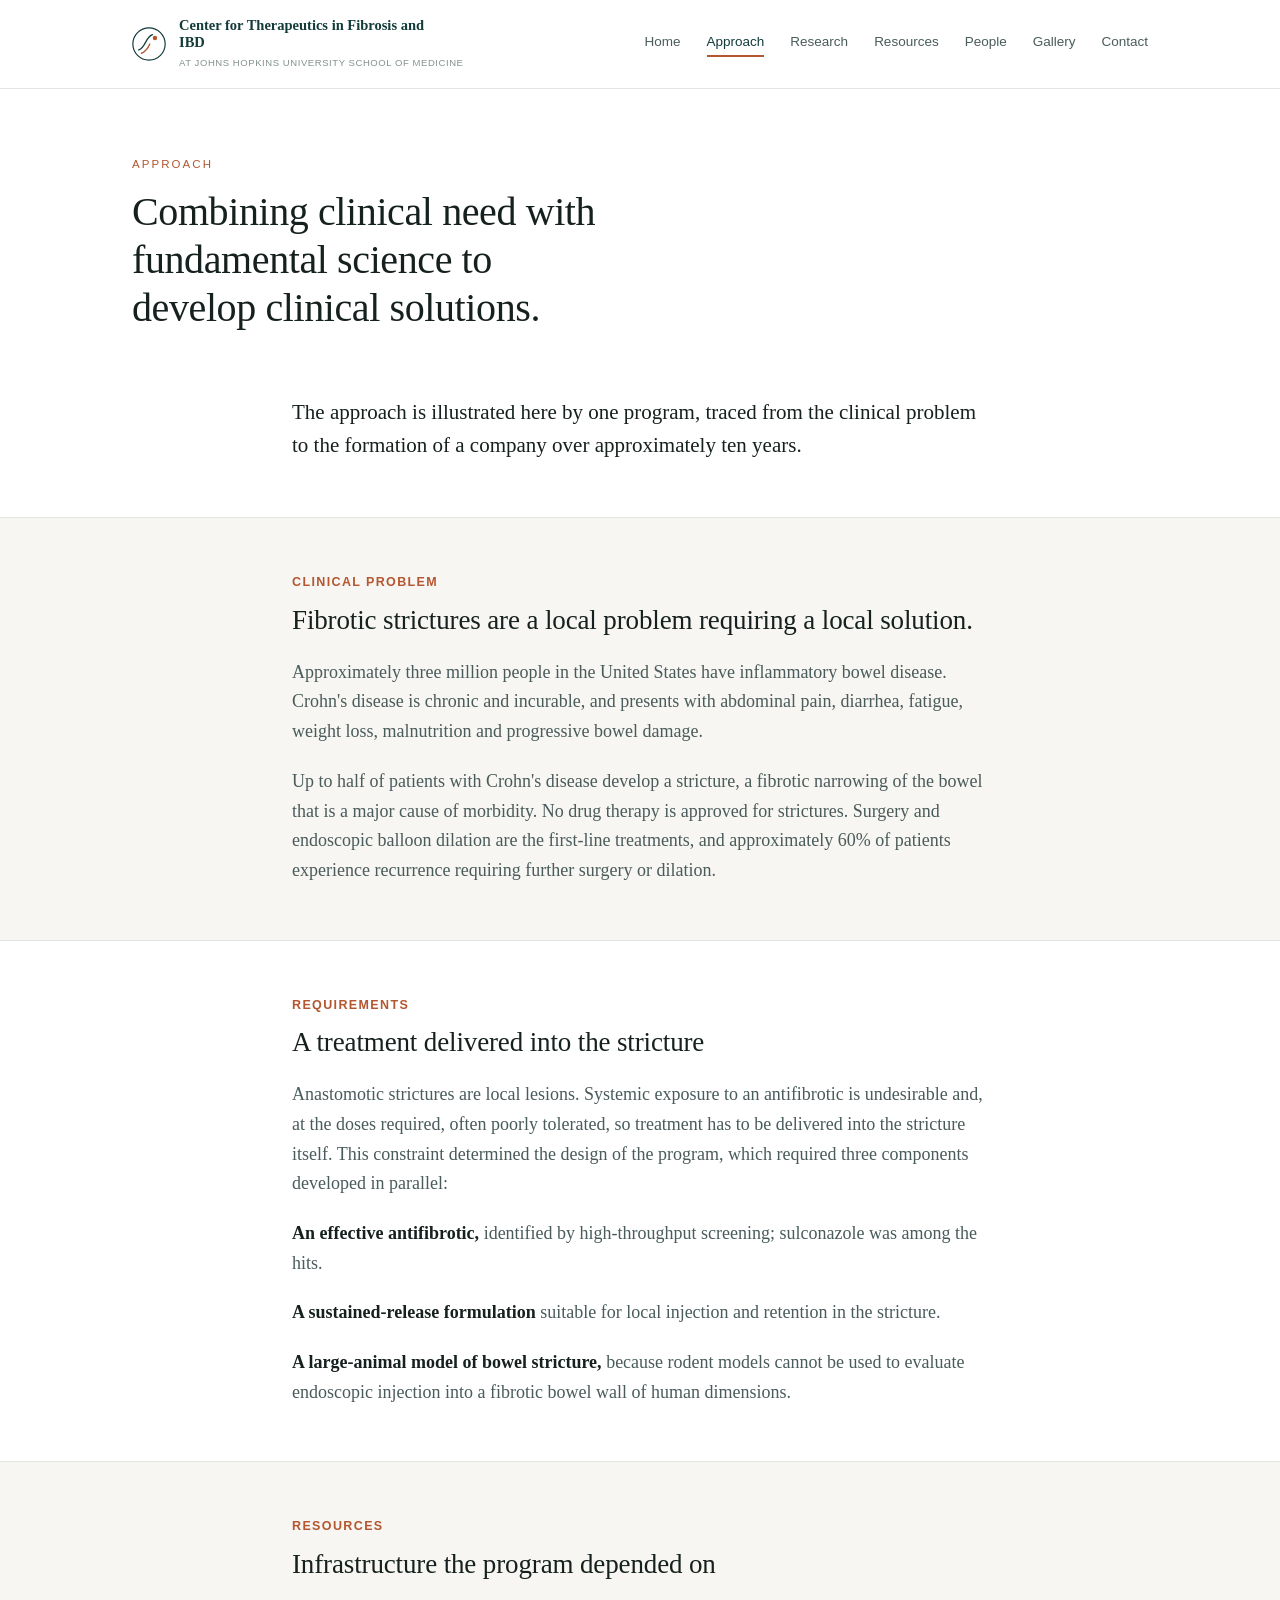
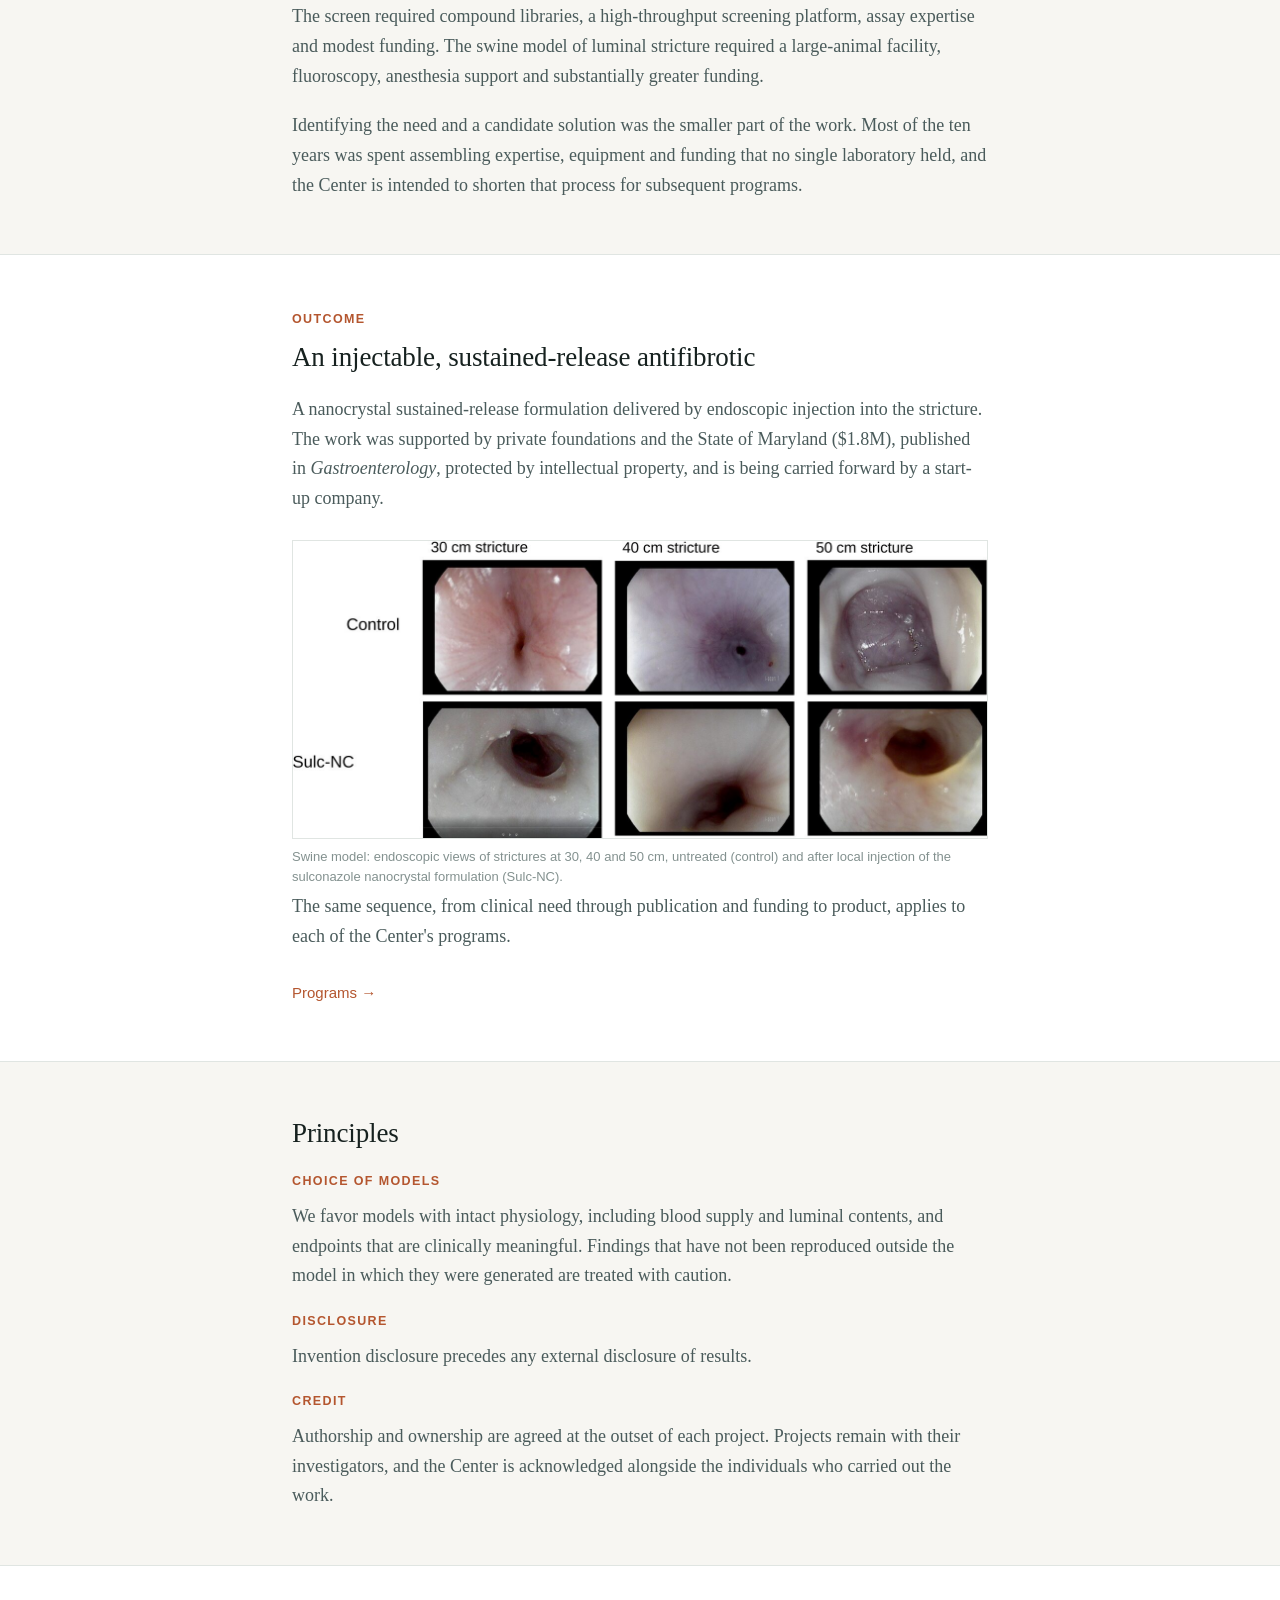
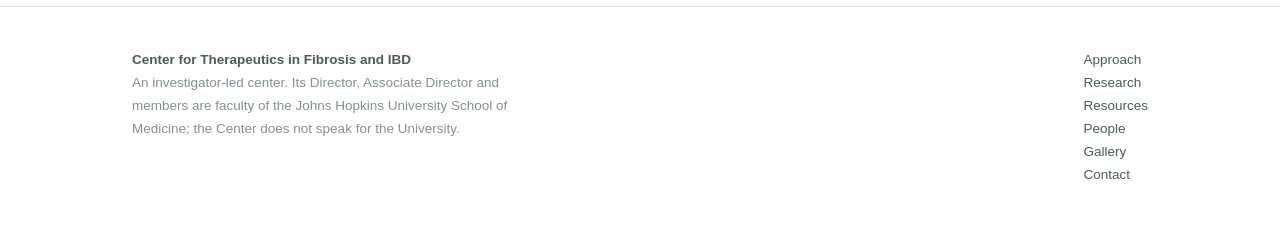
==== approach.html @ 497c7280 "Add files via upload" ====
<!DOCTYPE html>
<html lang="en">
<head>
<meta charset="utf-8">
<meta name="viewport" content="width=device-width, initial-scale=1">
<title>Approach — CTFI</title>
<meta name="description" content="How the Center works: a case study from clinical need to a company.">
<link rel="stylesheet" href="styles.css">
</head>
<body>

<header class="site">
  <div class="bar">
    <a class="brand" href="index.html">
      <svg class="mark" viewBox="0 0 40 40" fill="none" xmlns="http://www.w3.org/2000/svg" aria-hidden="true">
        <circle cx="20" cy="20" r="19" stroke="#123b3a" stroke-width="1.4"/>
        <path d="M8 27c4-1.5 6-5 8-9s4-7.5 8-9" stroke="#123b3a" stroke-width="1.6" stroke-linecap="round"/>
        <path d="M11 31c5-2 8-6.5 10-11" stroke="#b4562f" stroke-width="1.6" stroke-linecap="round"/>
        <circle cx="27" cy="13" r="2.6" fill="#b4562f"/>
      </svg>
      <span class="brandtext">
        <span class="name">Center for Therapeutics in Fibrosis and IBD</span>
        <span class="sub">at Johns Hopkins University School of Medicine</span>
      </span>
    </a>
    <nav class="site">
      <a href="index.html">Home</a>
      <a href="approach.html" class="on">Approach</a>
      <a href="research.html">Research</a>
      <a href="resources.html">Resources</a>
      <a href="people.html">People</a>
      <a href="gallery.html">Gallery</a>
      <a href="contact.html">Contact</a>
    </nav>
  </div>
</header>

<div class="pagehead">
  <div class="wrap">
    <p class="kicker">Approach</p>
    <h1>Combining clinical need with fundamental science to develop clinical solutions.</h1>
  </div>
</div>

<section>
  <div class="wrap narrow">
    <p class="lead">The approach is illustrated here by one program, traced from the clinical problem to the formation of a company over approximately ten years.</p>
  </div>
</section>

<section class="warm">
  <div class="wrap narrow">
    <h3>Clinical problem</h3>
    <h2>Fibrotic strictures are a local problem requiring a local solution.</h2>
    <p class="muted">Approximately three million people in the United States have inflammatory bowel disease. Crohn's disease is chronic and incurable, and presents with abdominal pain, diarrhea, fatigue, weight loss, malnutrition and progressive bowel damage.</p>
    <p class="muted">Up to half of patients with Crohn's disease develop a stricture, a fibrotic narrowing of the bowel that is a major cause of morbidity. No drug therapy is approved for strictures. Surgery and endoscopic balloon dilation are the first-line treatments, and approximately 60% of patients experience recurrence requiring further surgery or dilation.</p>
  </div>
</section>

<section>
  <div class="wrap narrow">
    <h3>Requirements</h3>
    <h2>A treatment delivered into the stricture</h2>
    <p class="muted">Anastomotic strictures are local lesions. Systemic exposure to an antifibrotic is undesirable and, at the doses required, often poorly tolerated, so treatment has to be delivered into the stricture itself. This constraint determined the design of the program, which required three components developed in parallel:</p>
    <p class="muted"><strong style="color:var(--ink)">An effective antifibrotic,</strong> identified by high-throughput screening; sulconazole was among the hits.</p>
    <p class="muted"><strong style="color:var(--ink)">A sustained-release formulation</strong> suitable for local injection and retention in the stricture.</p>
    <p class="muted"><strong style="color:var(--ink)">A large-animal model of bowel stricture,</strong> because rodent models cannot be used to evaluate endoscopic injection into a fibrotic bowel wall of human dimensions.</p>
  </div>
</section>

<section class="warm">
  <div class="wrap narrow">
    <h3>Resources</h3>
    <h2>Infrastructure the program depended on</h2>
    <p class="muted">The screen required compound libraries, a high-throughput screening platform, assay expertise and modest funding. The swine model of luminal stricture required a large-animal facility, fluoroscopy, anesthesia support and substantially greater funding.</p>
    <p class="muted">Identifying the need and a candidate solution was the smaller part of the work. Most of the ten years was spent assembling expertise, equipment and funding that no single laboratory held, and the Center is intended to shorten that process for subsequent programs.</p>
  </div>
</section>

<section>
  <div class="wrap narrow">
    <h3>Outcome</h3>
    <h2>An injectable, sustained-release antifibrotic</h2>
    <p class="muted">A nanocrystal sustained-release formulation delivered by endoscopic injection into the stricture. The work was supported by private foundations and the State of Maryland ($1.8M), published in <em>Gastroenterology</em>, protected by intellectual property, and is being carried forward by a start-up company.</p>
    <figure class="figs-single">
      <a href="Pictures/model-swine-endoscopy-outcome.jpg"><img src="Pictures/model-swine-endoscopy-outcome.jpg" alt="Endoscopic views of swine strictures, untreated and treated" loading="lazy"></a>
      <figcaption>Swine model: endoscopic views of strictures at 30, 40 and 50 cm, untreated (control) and after local injection of the sulconazole nanocrystal formulation (Sulc-NC).</figcaption>
    </figure>
    <p class="muted">The same sequence, from clinical need through publication and funding to product, applies to each of the Center's programs.</p>
    <p style="margin-top:26px"><a class="more" href="research.html">Programs &rarr;</a></p>
  </div>
</section>

<section class="warm">
  <div class="wrap narrow">
    <h2>Principles</h2>
    <h3>Choice of models</h3>
    <p class="muted">We favor models with intact physiology, including blood supply and luminal contents, and endpoints that are clinically meaningful. Findings that have not been reproduced outside the model in which they were generated are treated with caution.</p>
    <h3>Disclosure</h3>
    <p class="muted">Invention disclosure precedes any external disclosure of results.</p>
    <h3>Credit</h3>
    <p class="muted">Authorship and ownership are agreed at the outset of each project. Projects remain with their investigators, and the Center is acknowledged alongside the individuals who carried out the work.</p>
  </div>
</section>

<footer class="site">
  <div class="wrap">
    <div class="cols">
      <div class="disclaimer">
        <strong style="color:var(--ink-soft)">Center for Therapeutics in Fibrosis and IBD</strong><br>
        An investigator-led center. Its Director, Associate Director and members are faculty of the Johns Hopkins University School of Medicine; the Center does not speak for the University.
      </div>
      <div>
        <a href="approach.html">Approach</a><br>
        <a href="research.html">Research</a><br>
        <a href="resources.html">Resources</a><br>
        <a href="people.html">People</a><br>
        <a href="gallery.html">Gallery</a><br>
        <a href="contact.html">Contact</a>
      </div>
    </div>
  </div>
</footer>

</body>
</html>
---- styles.css ----
/* CTFI — Center for Therapeutics in Fibrosis and IBD
   fibrosistherapeutics.org

   BRANDING RULE: no Johns Hopkins shield, wordmark, logotype, or heritage blue
   (#002D72). Original identity only. Affiliation is stated as a fact about
   people, never as institutional endorsement. */

:root {
  --ink:        #16211f;
  --ink-soft:   #4a5b5b;
  --ink-faint:  #83918f;
  --rule:       #e0e5e2;
  --paper:      #ffffff;
  --paper-warm: #f7f6f2;
  --deep:       #123b3a;
  --accent:     #b4562f;
  --serif:      "Iowan Old Style", "Palatino Linotype", Palatino, Georgia, "Times New Roman", serif;
  --sans:       -apple-system, BlinkMacSystemFont, "Segoe UI", Helvetica, Arial, sans-serif;
  --wrap:       1080px;
}

* { box-sizing: border-box; }
html { scroll-behavior: smooth; }

body {
  margin: 0;
  background: var(--paper);
  color: var(--ink);
  font-family: var(--serif);
  font-size: 18px;
  line-height: 1.65;
  -webkit-font-smoothing: antialiased;
}

.wrap   { max-width: var(--wrap); margin: 0 auto; padding: 0 32px; }
.narrow { max-width: 760px; }

/* ---------- header ---------- */

header.site { border-bottom: 1px solid var(--rule); background: var(--paper); position: sticky; top: 0; z-index: 10; }

.bar {
  display: flex; align-items: center; justify-content: space-between;
  gap: 24px; padding: 17px 32px; max-width: var(--wrap); margin: 0 auto;
}

.brand { display: flex; align-items: center; gap: 13px; text-decoration: none; }
.brand .mark { width: 34px; height: 34px; flex: 0 0 34px; }
.brand .name { font-family: var(--sans); font-weight: 700; font-size: 15px; letter-spacing: 0.14em; color: var(--deep); }
.brand .sub  { display: block; font-family: var(--sans); font-weight: 400; font-size: 10.5px;
               letter-spacing: 0.07em; text-transform: uppercase; color: var(--ink-faint); margin-top: 2px; }

nav.site { display: flex; gap: 26px; }
nav.site a { font-family: var(--sans); font-size: 13.5px; color: var(--ink-soft); text-decoration: none;
             padding-bottom: 2px; border-bottom: 2px solid transparent; }
nav.site a:hover { color: var(--deep); }
nav.site a.on { color: var(--deep); border-bottom-color: var(--accent); }

/* ---------- hero ---------- */

.hero { background: var(--deep); color: #eef3f1; padding: 88px 0 78px; }
.hero .kicker { font-family: var(--sans); font-size: 11.5px; letter-spacing: 0.18em; text-transform: uppercase;
                color: #7fa79f; margin: 0 0 26px; }
.hero h1 { font-size: 46px; line-height: 1.18; margin: 0 0 22px; font-weight: 400; letter-spacing: -0.01em; max-width: 20ch; }
.hero p  { font-size: 20px; line-height: 1.6; color: #b8ccc7; max-width: 58ch; margin: 0; }

/* ---------- page head ---------- */

.pagehead { padding: 66px 0 10px; }
.pagehead .kicker { font-family: var(--sans); font-size: 11.5px; letter-spacing: 0.18em; text-transform: uppercase;
                    color: var(--accent); margin: 0 0 14px; }
.pagehead h1 { font-size: 40px; line-height: 1.2; font-weight: 400; margin: 0; letter-spacing: -0.01em; max-width: 24ch; }

/* ---------- sections ---------- */

section { padding: 54px 0; }
section.warm { background: var(--paper-warm); border-top: 1px solid var(--rule); border-bottom: 1px solid var(--rule); }

h2 { font-size: 27px; font-weight: 400; line-height: 1.3; margin: 0 0 20px; letter-spacing: -0.005em; }
h3 { font-family: var(--sans); font-size: 12.5px; font-weight: 700; letter-spacing: 0.11em; text-transform: uppercase;
     color: var(--accent); margin: 0 0 10px; }

p { margin: 0 0 20px; }
p:last-child { margin-bottom: 0; }

.lead  { font-size: 21px; line-height: 1.6; }
.muted { color: var(--ink-soft); }

.pull { border-left: 3px solid var(--accent); padding: 4px 0 4px 24px; margin: 34px 0;
        font-size: 21px; line-height: 1.5; color: var(--deep); }

.stats { display: grid; grid-template-columns: repeat(4, 1fr); gap: 1px; background: var(--rule);
         border: 1px solid var(--rule); margin-top: 10px; }
.stats > div { background: var(--paper); padding: 26px 20px; }
.stats .n { font-size: 34px; color: var(--deep); line-height: 1.1; }
.stats .l { font-family: var(--sans); font-size: 12.5px; color: var(--ink-soft); margin-top: 8px; line-height: 1.45; }

/* ---------- ingredients ---------- */

.ing { display: grid; grid-template-columns: repeat(3, 1fr); gap: 1px; background: var(--rule);
       border: 1px solid var(--rule); margin-top: 8px; }
.ing > div { background: var(--paper); padding: 28px 24px; }
.ing p { font-size: 16.5px; line-height: 1.6; color: var(--ink-soft); margin: 0; }

/* ---------- program list ---------- */

.programs { border-top: 1px solid var(--rule); }
.program { padding: 30px 0; border-bottom: 1px solid var(--rule); }
.program h4 { font-family: var(--serif); font-size: 23px; font-weight: 400; margin: 0 0 6px; color: var(--deep); }
.program .who { font-family: var(--sans); font-size: 13px; color: var(--ink-faint); margin: 0 0 12px; }
.program p.d { font-size: 17px; color: var(--ink-soft); margin: 0 0 14px; }
.program ul.meta { list-style: none; padding: 0; margin: 0; display: flex; flex-wrap: wrap; gap: 8px; }
.program ul.meta li {
  font-family: var(--sans); font-size: 12px;
  border: 1px solid var(--rule); padding: 4px 10px; color: var(--ink-soft); background: var(--paper-warm);
}
.program ul.meta li.hot { border-color: var(--accent); color: var(--accent); background: #fff; }

/* ---------- resources ---------- */

.res { display: grid; grid-template-columns: 1fr 1fr; gap: 34px; margin-top: 10px; }
.res .box { border: 1px solid var(--rule); padding: 28px 26px; }
.res h4 { font-family: var(--serif); font-size: 21px; font-weight: 400; margin: 0 0 12px; color: var(--deep); }
.res ul { margin: 0; padding-left: 18px; color: var(--ink-soft); font-size: 16.5px; line-height: 1.7; }

/* ---------- people ---------- */

.people { display: grid; grid-template-columns: 1fr 1fr; gap: 44px; margin-top: 12px; }
.person .role  { font-family: var(--sans); font-size: 11.5px; letter-spacing: 0.13em; text-transform: uppercase;
                 color: var(--accent); margin: 0 0 8px; }
.person h4     { font-size: 24px; font-weight: 400; margin: 0 0 4px; color: var(--deep); }
.person .affil { font-family: var(--sans); font-size: 14px; color: var(--ink-faint); margin: 0 0 14px; }
.person p      { font-size: 16.5px; color: var(--ink-soft); }

.team { display: grid; grid-template-columns: repeat(2, 1fr); gap: 1px; background: var(--rule);
        border: 1px solid var(--rule); margin-top: 12px; }
.team > div { background: var(--paper); padding: 24px 22px; }
.team .role { font-family: var(--sans); font-size: 11px; letter-spacing: 0.12em; text-transform: uppercase;
              color: var(--ink-faint); margin: 0 0 6px; }
.team h4 { font-size: 20px; font-weight: 400; margin: 0 0 6px; color: var(--deep); }
.team p  { font-size: 15.5px; color: var(--ink-soft); margin: 0; }

/* ---------- footer ---------- */

footer.site { border-top: 1px solid var(--rule); padding: 42px 0 58px; margin-top: 40px;
              font-family: var(--sans); font-size: 13.5px; color: var(--ink-faint); line-height: 1.7; }
footer.site .cols { display: flex; justify-content: space-between; gap: 40px; flex-wrap: wrap; }
footer.site a { color: var(--ink-soft); text-decoration: none; }
footer.site a:hover { color: var(--deep); }
footer.site .disclaimer { max-width: 54ch; }

a.more { color: var(--accent); text-decoration: none; font-family: var(--sans); font-size: 15px; }
a.more:hover { text-decoration: underline; }

/* ---------- responsive ---------- */

@media (max-width: 880px) {
  body { font-size: 17px; }
  .bar { flex-direction: column; align-items: flex-start; gap: 15px; padding: 16px 22px; }
  nav.site { gap: 18px; flex-wrap: wrap; }
  .wrap { padding: 0 22px; }
  .hero { padding: 58px 0 54px; }
  .hero h1 { font-size: 33px; }
  .hero p { font-size: 18px; }
  .pagehead h1 { font-size: 30px; }
  .arc { flex-direction: column; }
  .arc div { border-right: 0; border-bottom: 1px solid var(--rule); }
  .stats { grid-template-columns: repeat(2, 1fr); }
  .ing, .res, .people, .team { grid-template-columns: 1fr; }
  .res { gap: 20px; }
}

/* ---------- trainees (rotating students) ---------- */

.trainees { display: grid; grid-template-columns: repeat(3, 1fr); gap: 1px; background: var(--rule);
            border: 1px solid var(--rule); margin-top: 12px; }
.trainees > div { background: var(--paper); padding: 22px 22px; }
.trainees .role { font-family: var(--sans); font-size: 11px; letter-spacing: 0.12em; text-transform: uppercase;
                  color: var(--ink-faint); margin: 0 0 6px; }
.trainees h4 { font-size: 19px; font-weight: 400; margin: 0 0 4px; color: var(--deep); }
.trainees p  { font-family: var(--sans); font-size: 13.5px; color: var(--ink-soft); margin: 0; line-height: 1.5; }

/* ---------- gallery ---------- */

.gallery { display: grid; grid-template-columns: repeat(3, 1fr); gap: 22px; margin-top: 10px; }
.gallery figure { margin: 0; }
.gallery img { width: 100%; aspect-ratio: 4 / 3; object-fit: cover; display: block; border: 1px solid var(--rule); transition: opacity .2s ease; }
.gallery a:hover img { opacity: 0.88; }
.gallery figcaption { font-family: var(--sans); font-size: 13px; color: var(--ink-faint);
                      margin-top: 10px; line-height: 1.5; }

@media (max-width: 880px) {
  .trainees { grid-template-columns: 1fr; }
  .gallery  { grid-template-columns: 1fr; gap: 20px; }
}

/* ---------- brand lockup (full name + affiliation) ---------- */

.brand .brandtext { display: block; }
.brand .name { font-family: var(--serif); font-weight: 600; font-size: 14.5px;
               letter-spacing: 0; color: var(--deep); line-height: 1.18;
               display: block; max-width: 250px; }
.brand .sub  { display: block; font-family: var(--sans); font-weight: 400; font-size: 9.5px;
               letter-spacing: 0.06em; text-transform: uppercase; color: var(--ink-faint); margin-top: 4px; }

/* ---------- development cycle diagram ---------- */

.orbit { position: relative; margin: 14px auto 0; max-width: 980px; aspect-ratio: 1000 / 430; container-type: inline-size; }
.orbit-bg { position: absolute; inset: 0; width: 100%; height: 100%;
            filter: drop-shadow(0 18px 40px rgba(18,59,58,0.22)); }
.ob-label { font-family: var(--sans); font-size: 12.5px; letter-spacing: 0.32em; fill: #f0c9a8; }
.ob-arc { transition: stroke-width .25s ease, opacity .25s ease; }
.orbit:hover .ob-arc { stroke-width: 2.4; }

.ob-nodes { position: absolute; inset: 0; }
.obn {
  position: absolute; border-radius: 50%;
  display: flex; flex-direction: column; align-items: center; justify-content: center; text-align: center;
  background: radial-gradient(circle at 35% 30%, #2a5f5b 0%, #164441 70%);
  border: 1px solid rgba(233,227,211,0.35);
  box-shadow: 0 6px 18px rgba(0,0,0,0.25), inset 0 1px 0 rgba(255,255,255,0.06);
  cursor: default; transition: transform .22s ease, border-color .22s ease, box-shadow .22s ease;
}
.obn .k { font-family: var(--sans); font-size: max(7px, 0.95cqw); letter-spacing: 0.22em;
          text-transform: uppercase; color: #d9a07f; margin-bottom: 3px; }
.obn .w { font-family: var(--serif); font-size: max(10px, 1.62cqw); color: #f2eee4; line-height: 1.1; }
.obn.origin { background: radial-gradient(circle at 35% 30%, #fbf8f0 0%, #e7e0cd 100%); border-color: rgba(255,255,255,0.6); }
.obn.origin .w { color: var(--deep); }
.obn.origin .k { color: #8a6a55; }
.obn.product { background: radial-gradient(circle at 35% 30%, #d8875f 0%, #a9492a 100%); border-color: rgba(255,230,210,0.6); }
.obn.product .w { color: #fff; }
.obn.product .k { color: #ffe3d0; }
.obn:hover, .obn:focus-visible {
  transform: scale(1.07); border-color: #f0c9a8; outline: none; z-index: 5;
  box-shadow: 0 0 0 6px rgba(240,201,168,0.14), 0 10px 26px rgba(0,0,0,0.32);
}

/* hover cards */
.cloud {
  position: absolute; bottom: calc(100% + 14px); left: 50%; transform: translateX(-50%) translateY(4px);
  width: 260px; max-width: 46vw; background: #fff; border: 1px solid var(--rule); border-radius: 10px;
  box-shadow: 0 14px 36px rgba(10,30,29,0.28); padding: 14px 16px; text-align: left;
  opacity: 0; visibility: hidden; transition: opacity .2s ease, transform .2s ease; z-index: 20; pointer-events: none;
}
.cloud strong { display: block; font-family: var(--sans); font-size: 10.5px; letter-spacing: 0.12em;
                text-transform: uppercase; color: var(--accent); margin-bottom: 8px; }
.cloud ul { margin: 0; padding-left: 16px; }
.cloud li { font-family: var(--sans); font-size: 13px; line-height: 1.45; color: var(--ink-soft); margin-bottom: 6px; }
.cloud li:last-child { margin-bottom: 0; }
.cloud::after { content: ""; position: absolute; top: 100%; left: 50%; transform: translateX(-50%);
                border: 7px solid transparent; border-top-color: #fff; }
.obn:hover .cloud, .obn:focus-visible .cloud, .obn:focus-within .cloud {
  opacity: 1; visibility: visible; transform: translateX(-50%) translateY(0);
}
.obn.origin .cloud { left: 0; transform: translateY(4px); }
.obn.origin:hover .cloud, .obn.origin:focus-within .cloud { transform: translateY(0); }
.obn.origin .cloud::after { left: 40px; }
.obn.product .cloud { left: auto; right: 0; transform: translateY(4px); }
.obn.product:hover .cloud, .obn.product:focus-within .cloud { transform: translateY(0); }
.obn.product .cloud::after { left: auto; right: 40px; }

@media (prefers-reduced-motion: reduce) { .ob-particles { display: none; } }
@media (max-width: 760px) {
  .orbit-scroll { overflow-x: auto; -webkit-overflow-scrolling: touch; padding: 170px 0 8px; margin-top: -150px; }
  .orbit { min-width: 720px; }
}

/* ---------- hero artwork ---------- */

.hero-grid { display: grid; grid-template-columns: 1.15fr 0.85fr; gap: 40px; align-items: center; }
.hero-copy { min-width: 0; }
.hero-art { display: flex; justify-content: center; align-items: center; }
.hero-art .fiberart { width: 100%; max-width: 400px; height: auto; opacity: 0.92; }

@media (max-width: 880px) {
  .brand .name { font-size: 13px; max-width: 210px; }
  .hero-grid { grid-template-columns: 1fr; gap: 22px; }
  .hero-art { order: -1; max-width: 300px; margin: 0 auto; }
  .hero-art .fiberart { max-width: 280px; opacity: 0.8; }
}

/* ---------- leadership headshots ---------- */

.person.has-photo { display: grid; grid-template-columns: 132px 1fr; column-gap: 24px; align-items: start; }
.person.has-photo .headshot { grid-row: 1 / span 5; width: 132px; height: 165px; object-fit: cover;
                              border-radius: 4px; border: 1px solid var(--rule); box-shadow: 0 6px 18px rgba(18,59,58,0.12); }
@media (max-width: 880px) {
  .gallery { grid-template-columns: 1fr 1fr; }
}
@media (max-width: 520px) {
  .gallery { grid-template-columns: 1fr; }
  .person.has-photo { grid-template-columns: 96px 1fr; column-gap: 16px; }
  .person.has-photo .headshot { width: 96px; height: 120px; }
}

/* ---------- resource and model figures ---------- */

.figs { display: grid; gap: 20px; margin-top: 14px; }
.figs figure { margin: 0; }
.figs img { width: 100%; height: auto; display: block; border: 1px solid var(--rule); background: #fff; transition: opacity .2s ease; }
.figs a:hover img { opacity: 0.88; }
.figs figcaption { font-family: var(--sans); font-size: 13px; color: var(--ink-faint); margin-top: 8px; line-height: 1.5; }
.figs.one img { max-height: 520px; object-fit: cover; }
.figs.four { grid-template-columns: repeat(4, 1fr); margin-top: 20px; }
.figs.four img { aspect-ratio: 4 / 3; object-fit: cover; }
.figs.two { grid-template-columns: 1fr 1fr; align-items: start; }
@media (max-width: 880px) {
  .figs.four { grid-template-columns: 1fr 1fr; }
  .figs.two { grid-template-columns: 1fr; }
}

/* ---------- program images and single figures ---------- */

.program.has-img { display: grid; grid-template-columns: 1fr 210px; column-gap: 34px; align-items: start; }
.program .pimg { margin: 4px 0 0; }
.program .pimg img { width: 100%; height: auto; display: block; border: 1px solid var(--rule); background: #fff; }
.program .pimg figcaption { font-family: var(--sans); font-size: 12px; color: var(--ink-faint); margin-top: 6px; line-height: 1.45; }
.figs-single { margin: 26px 0 6px; }
.figs-single img { width: 100%; height: auto; display: block; border: 1px solid var(--rule); background: #fff; max-height: 640px; object-fit: contain; }
.figs-single figcaption { font-family: var(--sans); font-size: 13px; color: var(--ink-faint); margin-top: 8px; line-height: 1.5; }
@media (max-width: 720px) {
  .program.has-img { grid-template-columns: 1fr; }
  .program .pimg { max-width: 260px; margin-top: 16px; }
}

/* larger program image; compact single figure; equal-height paired photos */
.program.has-img.big { grid-template-columns: 1fr 400px; }
.figs-single.compact { max-width: 560px; }
.figs.two.even img { aspect-ratio: 4 / 3; object-fit: cover; }
@media (max-width: 900px) { .program.has-img.big { grid-template-columns: 1fr; } .program.has-img.big .pimg { max-width: 480px; } }

/* two covers side by side in one program card */
.program.has-img.covers2 { grid-template-columns: 1fr 340px; }
.program .pimg .pair { display: grid; grid-template-columns: 1fr 1fr; gap: 10px; }
@media (max-width: 900px) { .program.has-img.covers2 { grid-template-columns: 1fr; } .program.has-img.covers2 .pimg { max-width: 400px; } }
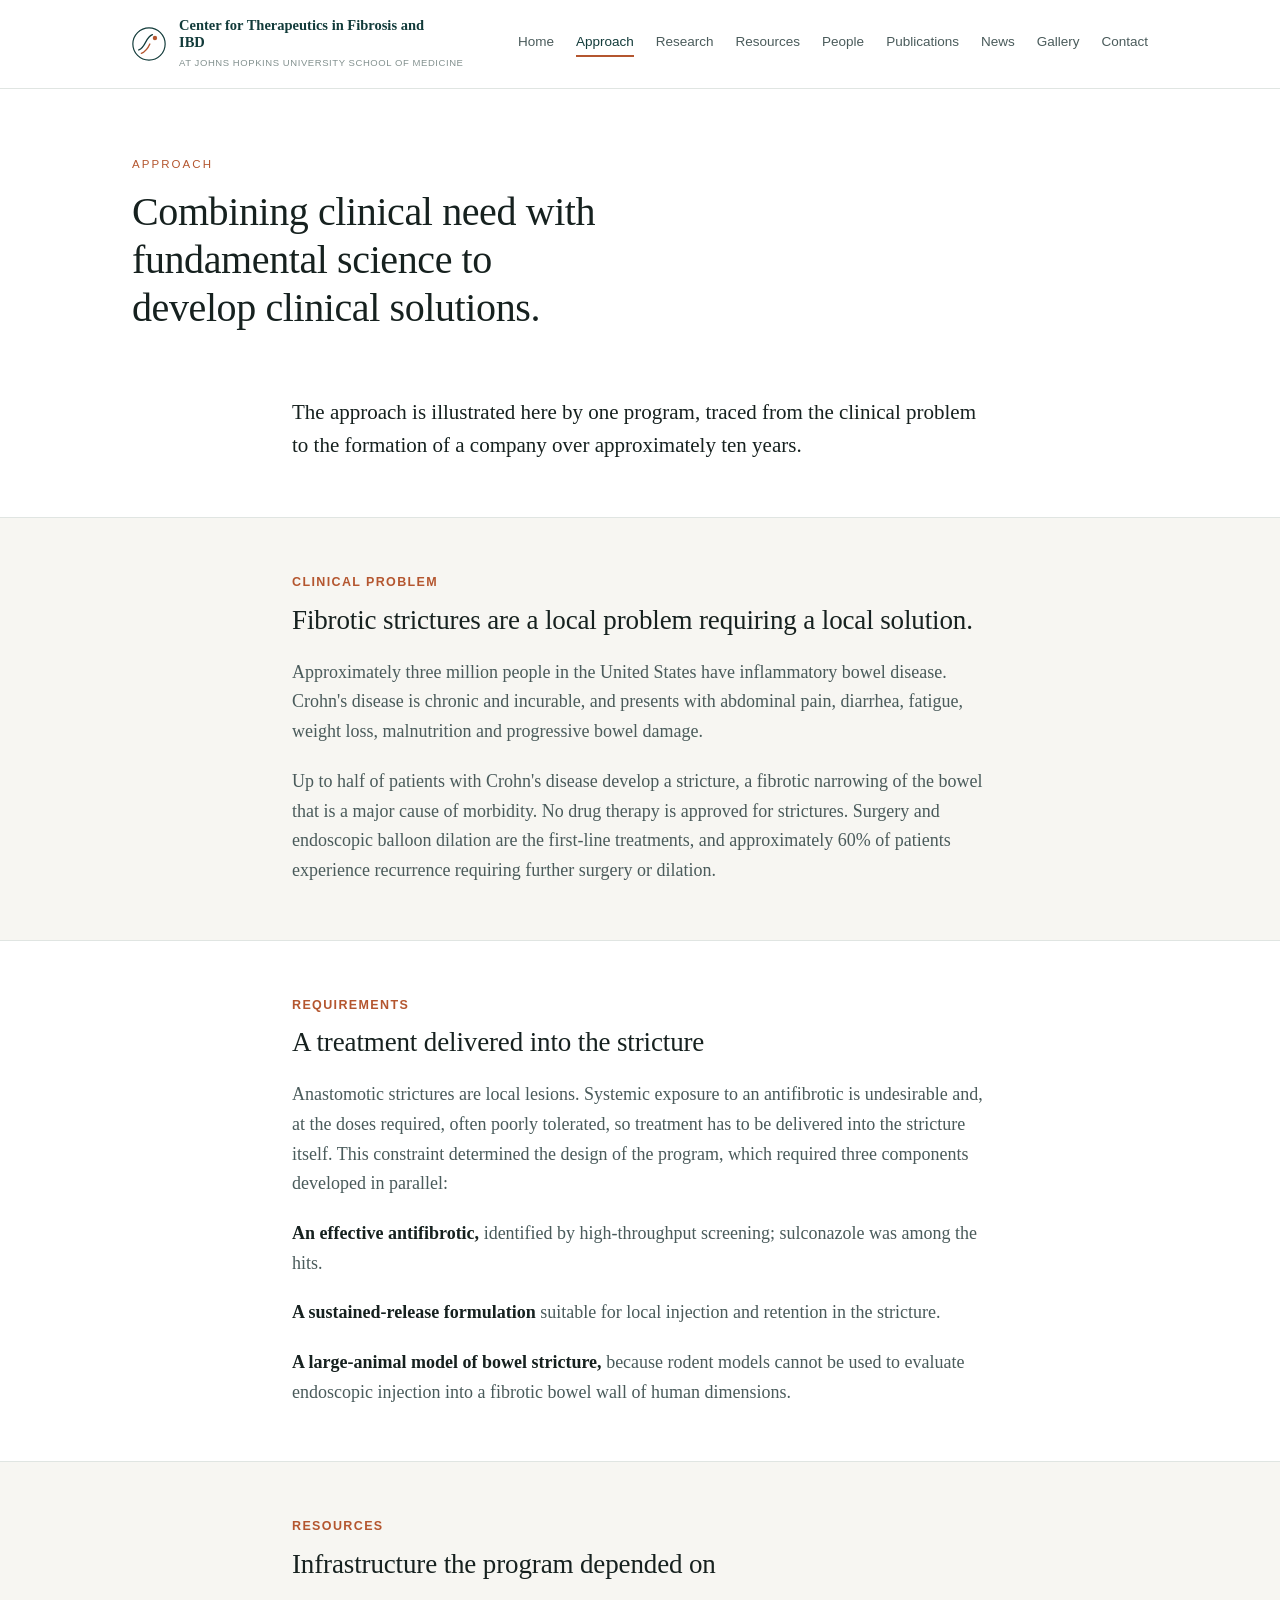
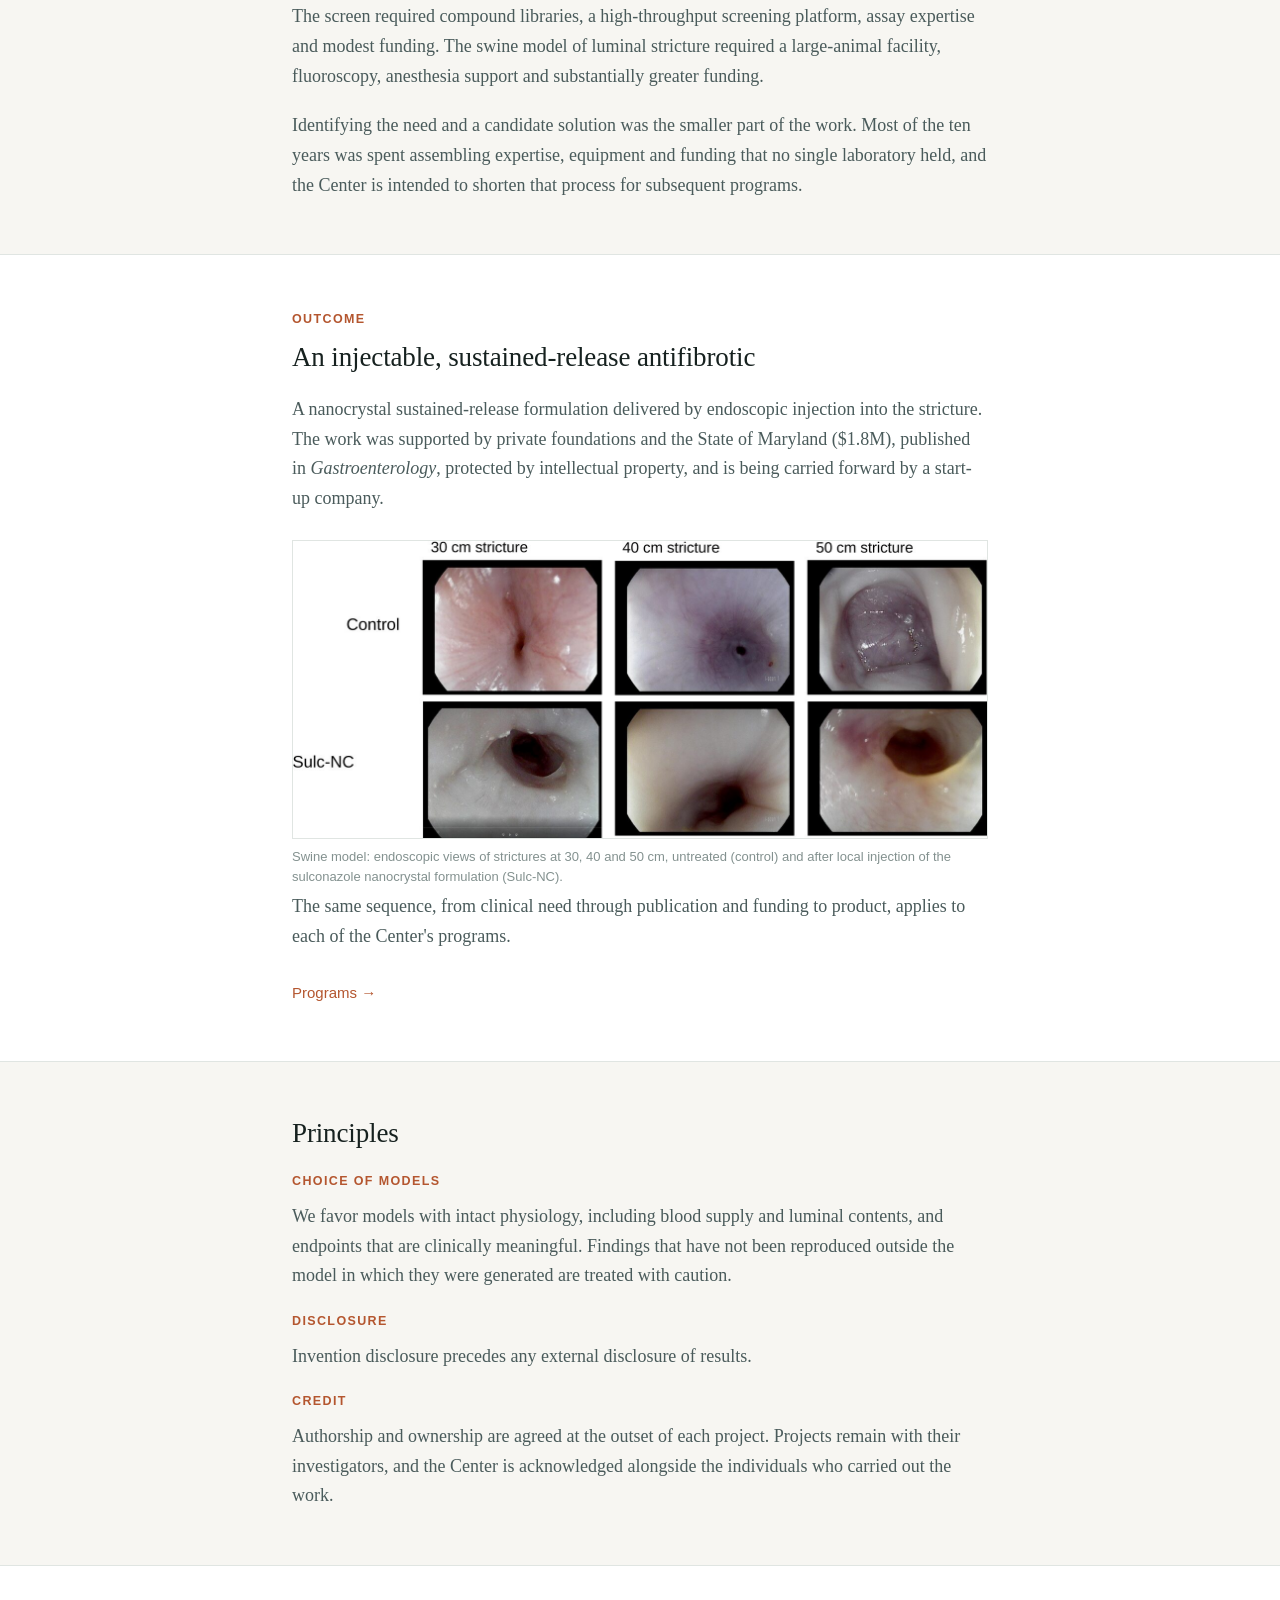
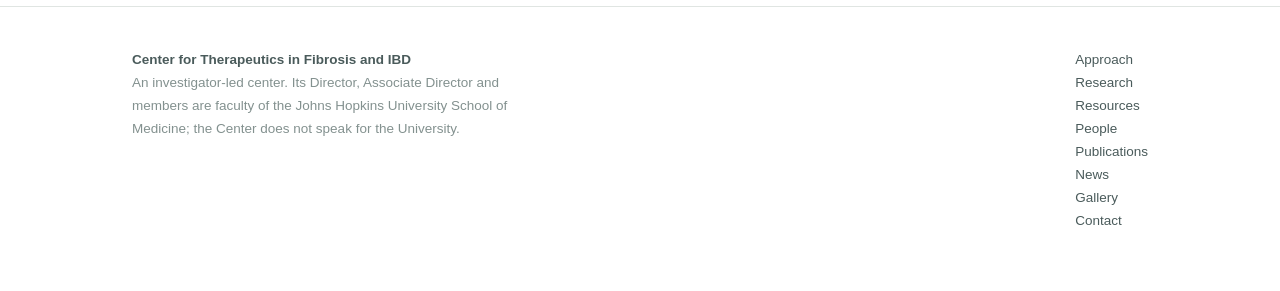
==== commit 020c450a: "Add files via upload" ====
--- a/approach.html
+++ b/approach.html
@@ -29,6 +29,8 @@
       <a href="research.html">Research</a>
       <a href="resources.html">Resources</a>
       <a href="people.html">People</a>
+      <a href="publications.html">Publications</a>
+      <a href="news.html">News</a>
       <a href="gallery.html">Gallery</a>
       <a href="contact.html">Contact</a>
     </nav>
@@ -115,6 +117,8 @@
         <a href="research.html">Research</a><br>
         <a href="resources.html">Resources</a><br>
         <a href="people.html">People</a><br>
+        <a href="publications.html">Publications</a><br>
+        <a href="news.html">News</a><br>
         <a href="gallery.html">Gallery</a><br>
         <a href="contact.html">Contact</a>
       </div>
--- a/styles.css
+++ b/styles.css
@@ -50,7 +50,7 @@
 .brand .sub  { display: block; font-family: var(--sans); font-weight: 400; font-size: 10.5px;
                letter-spacing: 0.07em; text-transform: uppercase; color: var(--ink-faint); margin-top: 2px; }
 
-nav.site { display: flex; gap: 26px; }
+nav.site { display: flex; gap: 22px; }
 nav.site a { font-family: var(--sans); font-size: 13.5px; color: var(--ink-soft); text-decoration: none;
              padding-bottom: 2px; border-bottom: 2px solid transparent; }
 nav.site a:hover { color: var(--deep); }
@@ -333,3 +333,32 @@
 .program.has-img.covers2 { grid-template-columns: 1fr 340px; }
 .program .pimg .pair { display: grid; grid-template-columns: 1fr 1fr; gap: 10px; }
 @media (max-width: 900px) { .program.has-img.covers2 { grid-template-columns: 1fr; } .program.has-img.covers2 .pimg { max-width: 400px; } }
+
+/* ---------- announcement band (home) ---------- */
+.news { background: var(--paper-warm); border-bottom: 1px solid var(--rule); padding: 30px 0 28px; }
+.news-grid { display: grid; grid-template-columns: 180px 1fr; gap: 28px; align-items: start; }
+.news-kicker { font-family: var(--sans); font-size: 11.5px; letter-spacing: 0.16em; text-transform: uppercase; color: var(--accent); margin: 5px 0 0; }
+.news-text { margin: 0; font-size: 18px; line-height: 1.6; max-width: 72ch; }
+.news-link { margin: 10px 0 0; }
+.program[id] { scroll-margin-top: 110px; }
+@media (max-width: 720px) { .news-grid { grid-template-columns: 1fr; gap: 8px; } .news-text { font-size: 17px; } }
+
+/* ---------- publications ---------- */
+.pubyear { font-size: 22px; margin: 34px 0 10px; }
+.pubs { list-style: none; padding: 0; margin: 0; }
+.pubs li { padding: 12px 0 14px; border-bottom: 1px solid var(--rule); font-size: 16.5px; line-height: 1.55; }
+.pubs .pa { color: var(--ink-soft); }
+.pubs .pt { color: var(--ink); }
+.pubs .pj { color: var(--ink-soft); }
+.pubs a { font-family: var(--sans); font-size: 13px; color: var(--accent); text-decoration: none; word-break: break-all; }
+.covertag { font-family: var(--sans); font-size: 11px; letter-spacing: 0.08em; text-transform: uppercase; color: var(--accent); border: 1px solid var(--accent); padding: 1px 6px; margin-left: 6px; white-space: nowrap; }
+
+/* ---------- news ---------- */
+.newslist { list-style: none; padding: 0; margin: 0; }
+.newslist li { padding: 22px 0 22px; border-bottom: 1px solid var(--rule); }
+.newslist .nd { font-family: var(--sans); font-size: 11.5px; letter-spacing: 0.16em; text-transform: uppercase; color: var(--accent); margin: 0 0 6px; }
+.newslist .nt { margin: 0; font-size: 18px; line-height: 1.6; }
+.newslist .nl { margin: 8px 0 0; }
+.col { max-width: 820px; }
+.col .lead a { color: var(--accent); }
+.col > .pubyear:first-of-type { margin-top: 26px; }
